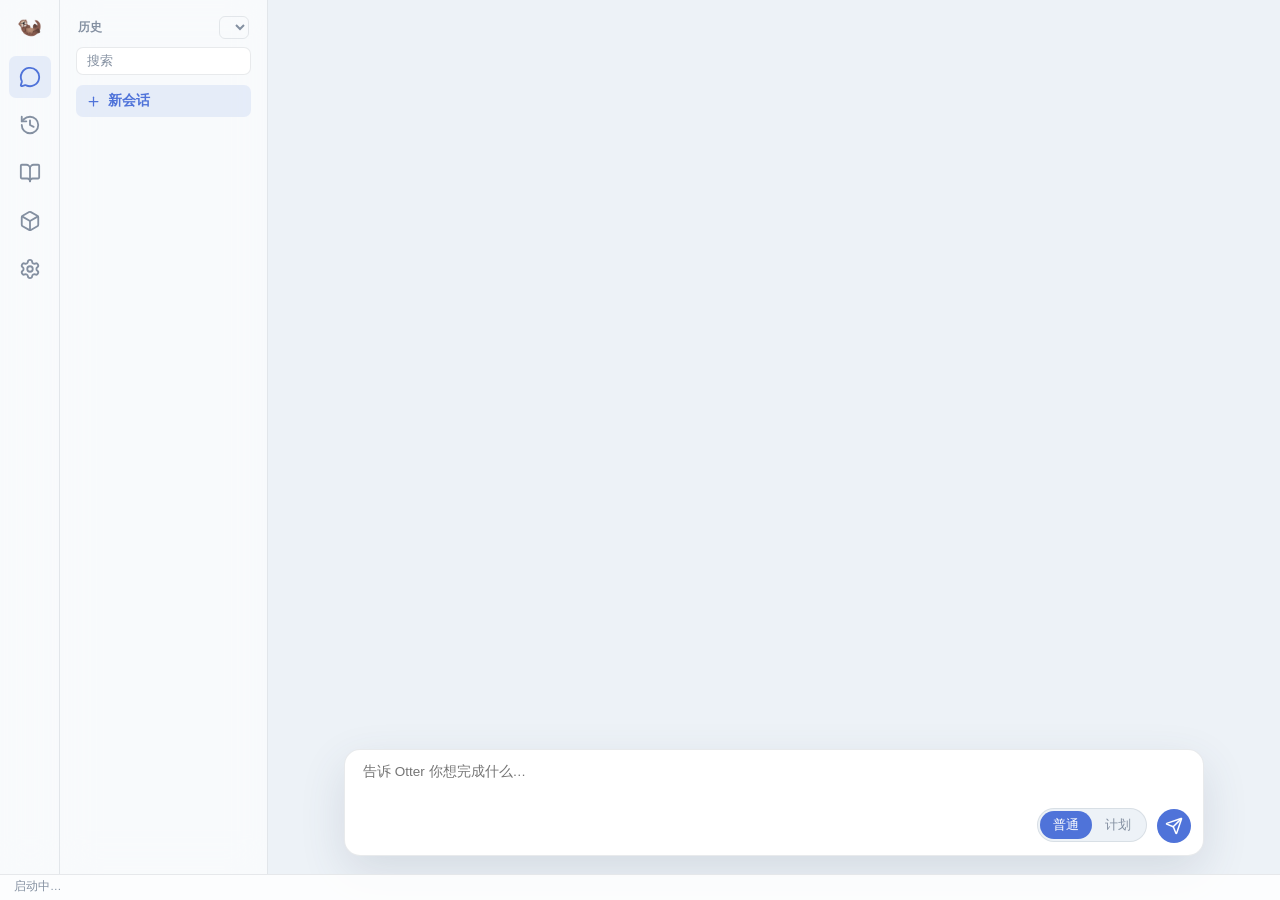
==== otter/web/index.html @ e08a2cc8 "正文内联文件路径可点击:renderMarkdown 输出后 linkifyFilePaths 遍历文本节点,splitFilePaths 识别带扩展名的相对/绝对/中文名路径(无扩展名不误判)包为链" ====
<!doctype html>
<!-- otter GUI v7(HTML 渲染)。图标:lucide-static v1.47.0(ISC 许可,官方源内联);
     样式参数为本项目自有设计规格(色值/圆角/间距),CSS 代码自写。 -->
<html lang="zh">
<head>
  <meta charset="utf-8" />
  <!-- 2026-09-24:入口页本体也可能被 WKWebView 缓存(子资源 ?v= 炸不掉入口)——
       no-store 声明让入口页每次拉新;真机教训:?b= 查询串方案会让 file:// 拒载(全白窗) -->
  <meta http-equiv="Cache-Control" content="no-store, no-cache, must-revalidate" />
  <title>otter</title>
  <!-- 2026-09-22:版本查询串绕 WKWebView 静态缓存;marked(MIT)标准 markdown 渲染 -->
  <link rel="stylesheet" href="style.css?v=20260929h" /><!-- 20260924u:新建/打开工作区入口 -->
</head>
<body>
  <!-- 左侧图标栏 -->
  <nav id="rail">
    <div class="logo">🦦</div>
    <button class="rail-item active" data-page="chat" title="对话">
      <svg viewBox="0 0 24 24" width="22" height="22" fill="none" stroke="currentColor" stroke-width="2" stroke-linecap="round" stroke-linejoin="round"><path d="M2.992 16.342a2 2 0 0 1 .094 1.167l-1.065 3.29a1 1 0 0 0 1.236 1.168l3.413-.998a2 2 0 0 1 1.099.092 10 10 0 1 0-4.777-4.719"/></svg>
    </button>
    <button class="rail-item" data-page="runs" title="运行历史">
      <svg viewBox="0 0 24 24" width="22" height="22" fill="none" stroke="currentColor" stroke-width="2" stroke-linecap="round" stroke-linejoin="round"><path d="M3 12a9 9 0 1 0 9-9 9.75 9.75 0 0 0-6.74 2.74L3 8"/><path d="M3 3v5h5"/><path d="M12 7v5l4 2"/></svg>
    </button>
    <!-- 2026-09-24 长期记忆页:双层记忆(Core/Ordinary)的 GUI 入口,第一版查看+搜索(只读) -->
    <button class="rail-item" data-page="memory" title="长期记忆">
      <svg viewBox="0 0 24 24" width="22" height="22" fill="none" stroke="currentColor" stroke-width="2" stroke-linecap="round" stroke-linejoin="round"><path d="M12 7v14"/><path d="M3 18a1 1 0 0 1-1-1V4a1 1 0 0 1 1-1h5a4 4 0 0 1 4 4 4 4 0 0 1 4-4h5a1 1 0 0 1 1 1v13a1 1 0 0 1-1 1h-6a3 3 0 0 0-3 3 3 3 0 0 0-3-3z"/></svg>
    </button>
    <!-- 2026-09-24 交付物页:artifact_publish 发布历史列表,点击内联预览+三通道打开 -->
    <button class="rail-item" data-page="artifacts" title="交付物">
      <svg viewBox="0 0 24 24" width="22" height="22" fill="none" stroke="currentColor" stroke-width="2" stroke-linecap="round" stroke-linejoin="round"><path d="M21 8a2 2 0 0 0-1-1.73l-7-4a2 2 0 0 0-2 0l-7 4A2 2 0 0 0 3 8v8a2 2 0 0 0 1 1.73l7 4a2 2 0 0 0 2 0l7-4A2 2 0 0 0 21 16Z"/><path d="m3.3 7 8.7 5 8.7-5"/><path d="M12 22V12"/></svg>
    </button>
    <button class="rail-item" data-page="settings" title="设置">
      <svg viewBox="0 0 24 24" width="22" height="22" fill="none" stroke="currentColor" stroke-width="2" stroke-linecap="round" stroke-linejoin="round"><path d="M9.671 4.136a2.34 2.34 0 0 1 4.659 0 2.34 2.34 0 0 0 3.319 1.915 2.34 2.34 0 0 1 2.33 4.033 2.34 2.34 0 0 0 0 3.831 2.34 2.34 0 0 1-2.33 4.033 2.34 2.34 0 0 0-3.319 1.915 2.34 2.34 0 0 1-4.659 0 2.34 2.34 0 0 0-3.32-1.915 2.34 2.34 0 0 1-2.33-4.033 2.34 2.34 0 0 0 0-3.831A2.34 2.34 0 0 1 6.35 6.051a2.34 2.34 0 0 0 3.319-1.915"/><circle cx="12" cy="12" r="3"/></svg>
    </button>
    <div class="rail-bottom" id="modelBadge"></div>
  </nav>

  <!-- 对话页 -->
  <div class="page active" id="page-chat">
    <aside id="convs">
      <!-- 2026-09-23 历史排版要求:标题改"历史"+搜索框+两行卡片(卡片由 app.js 渲染) -->
      <!-- 2026-09-24 会话页工作区切换(用户要求):会话列表正上方的工作区下拉,
           与历史页同数据源;真切换——切过去新会话/发消息/写文件都属那个区 -->
      <div class="convs-title"><span>历史</span><select id="wsSelectChat" title="切换工作区(会话与文件操作随切换)"></select></div>
      <input id="convSearch" type="text" placeholder="搜索" autocomplete="off" />
      <button id="newConv">
        <svg viewBox="0 0 24 24" width="15" height="15" fill="none" stroke="currentColor" stroke-width="2" stroke-linecap="round"><path d="M5 12h14"/><path d="M12 5v14"/></svg>
        新会话
      </button>
      <div id="convList"></div>
    </aside>
    <main id="chatmain">
      <!-- 2026-09-29 用户终版要求:单击文件在右侧区域预览(参照 codex 截图)——
           会话流与预览栏左右分栏;previewPane 默认隐藏,点文件展开 -->
      <div id="chatSplit">
        <div id="thread"></div>
        <aside id="previewPane" class="hidden"></aside>
      </div>
      <div id="composerWrap">
        <div id="composer">
          <textarea id="input" rows="4" placeholder="告诉 Otter 你想完成什么…"></textarea>
          <!-- 2026-09-23 用户要求改版:Act/Plan 单键 → 「普通/计划」二选一分段控件
               (激活态由 Python 回推 onMode 渲染;点激活段无操作) -->
          <div id="modeSwitch" title="模式切换(常驻,下一次发送生效)">
            <button type="button" class="seg-btn active" data-mode="normal">普通</button>
            <button type="button" class="seg-btn" data-mode="plan">计划</button>
          </div>
          <button id="send" title="发送">
            <!-- 纸飞机(lucide send,ISC);思考中由 js 切换为停止键 -->
            <svg viewBox="0 0 24 24" width="18" height="18" fill="none" stroke="currentColor" stroke-width="2" stroke-linecap="round" stroke-linejoin="round"><path d="M14.536 21.686a.5.5 0 0 0 .937-.024l6.5-19a.496.496 0 0 0-.635-.635l-19 6.5a.5.5 0 0 0-.024.937l7.93 3.18a2 2 0 0 1 1.112 1.11z"/><path d="m21.854 2.147-10.94 10.939"/></svg>
          </button>
        </div>
      </div>
    </main>
  </div>

  <!-- 运行历史页(2026-09-24 用户要求:整屏行分布的历史记录块,取消左右分栏;
       块内含完成标志/会话id/内容摘要/模式/最后会话时间,中断如实标注。数据由 gui.py _runs_rows 富化) -->
  <div class="page" id="page-runs">
    <div class="runs-head">
      <div class="panel-title">历史记录</div>
      <!-- 2026-09-24 最近工作区(用户要求):下拉切换查看其它工作区的历史
           (~/.otter/recent_workspaces.json 登记;只影响查看,对话仍属启动目录) -->
      <select id="wsSelect" title="切换查看的工作区"></select>
      <button id="reloadRuns" title="刷新">↻</button>
    </div>
    <div id="runsList"></div>
  </div>

  <!-- 长期记忆页(2026-09-24 新增):Core(常驻注入)/Ordinary(active)两区块,
       只读+前端搜索;点击条目展开详情(出处原话/正文)。数据由 gui.py _memory_payload 纯读生成 -->
  <div class="page" id="page-memory">
    <div class="runs-head">
      <div class="panel-title">长期记忆</div>
      <span class="ws-tag" id="wsTagMemory" title="当前查看的工作区(在历史记录页切换)"></span><!-- 2026-09-24 最近工作区:只读查看标签 -->
      <button id="reloadMemory" title="刷新">↻</button>
    </div>
    <input id="memSearch" type="text" placeholder="搜索" autocomplete="off" />
    <div id="memoryScroll">
      <div class="mem-sec">Core 记忆 · 常驻注入</div>
      <div id="coreList"></div>
      <div class="mem-sec">普通记忆 · active</div>
      <div id="memList"></div>
    </div>
  </div>

  <!-- 交付物页(2026-09-24 新增):artifact_publish 发布历史,最新在前;
       点击条目内联展开预览卡(复用产物卡:图片/PDF/代码/文本/二进制+三通道打开)。
       数据由 gui.py _artifacts_payload 纯读 index.jsonl 生成 -->
  <div class="page" id="page-artifacts">
    <div class="runs-head">
      <div class="panel-title">交付物</div>
      <span class="ws-tag" id="wsTagArt" title="当前查看的工作区(在历史记录页切换)"></span><!-- 2026-09-24 最近工作区:只读查看标签 -->
      <button id="reloadArtifacts" title="刷新">↻</button>
    </div>
    <input id="artSearch" type="text" placeholder="搜索" autocomplete="off" />
    <div id="artList"></div>
  </div>

  <!-- 设置页 -->
  <div class="page" id="page-settings">
    <pre id="settingsBox" class="panel"></pre>
  </div>

  <footer id="statusbar">启动中…</footer>
  <script src="marked.min.js?v=1"></script>
  <script src="app.js?v=20261023a"></script><!-- 20261023a:正文内联文件路径可点击打开 -->
</body>
</html>
---- otter/web/style.css ----
/* otter GUI v7 — 样式参数为本项目自有设计规格(色值/圆角/间距/阴影;2026-09-24 去溯源字样),
   CSS 代码全部自写。图标 lucide(ISC)。 */

:root {
  --bg-app: #edf2f7;
  --bg-panel: rgba(255, 255, 255, 0.62);
  --bg-panel-raised: rgba(255, 255, 255, 0.86);
  --bg-input: #ffffff;
  --border: rgba(78, 92, 112, 0.13);
  --border-strong: rgba(63, 78, 100, 0.23);
  --text: #182233;
  --text-dim: #536174;
  --muted: #8490a1;
  --accent: #4f73d9;
  --accent-hover: #3f64ca;
  --accent-soft: rgba(79, 115, 217, 0.11);
  --warn: #b87926;
  --ok: #2d9564;
  --danger: #c95555;
  --bubble-bg: #1b2029;
  --bubble-fg: #e8ebef;
  --radius-control: 7px;
  --radius-surface: 11px;
  --radius-composer: 16px;
  --shadow-composer: 0 16px 45px rgba(63, 79, 104, 0.14);
  --font: -apple-system, BlinkMacSystemFont, "SF Pro Text", "PingFang SC", "Segoe UI", sans-serif;
  --mono: ui-monospace, SFMono-Regular, "SF Mono", Menlo, Consolas, monospace;
}

* { box-sizing: border-box; margin: 0; padding: 0; }
html, body { height: 100%; }
body {
  display: grid;
  grid-template-columns: 60px 1fr;
  grid-template-rows: 1fr 26px;
  background: var(--bg-app);
  color: var(--text);
  font-family: var(--font);
  font-size: 13.5px;
  overflow: hidden;
}

/* ── 图标栏 ── */
#rail {
  grid-row: 1 / 2;
  background: var(--bg-panel);
  backdrop-filter: blur(18px);
  border-right: 1px solid var(--border);
  display: flex; flex-direction: column; align-items: center;
  padding: 14px 0;
}
#rail .logo { font-size: 20px; margin-bottom: 18px; }
.rail-item {
  width: 42px; height: 42px; border: none; border-radius: var(--radius-control);
  background: transparent; color: var(--muted);
  display: flex; align-items: center; justify-content: center;
  cursor: pointer; margin-bottom: 6px; transition: all 140ms ease;
  position: relative;  /* 2026-09-24 rail 徽标:.nav-dot 绝对定位的锚点 */
}
/* 2026-09-24 rail 徽标:chat 运行中 / runs 新历史 / artifacts 新交付物 的小圆点 */
.nav-dot {
  position: absolute; top: 5px; right: 5px; width: 6px; height: 6px;
  border-radius: 50%; background: var(--ok);
  box-shadow: 0 0 0 2px rgba(45, 149, 100, 0.18);
}
.rail-item:hover { background: var(--bg-panel-raised); color: var(--accent); }
.rail-item.active { background: var(--accent-soft); color: var(--accent); }
.rail-bottom { margin-top: auto; color: var(--muted); font-size: 10px; text-align: center; max-width: 54px; word-break: break-all; }

/* ── 页面容器 ── */
.page { display: none; min-height: 0; }
.page.active { display: flex; }
#page-chat { grid-column: 2; grid-row: 1; }

/* ── 次级会话栏 ── */
#convs {
  /* 2026-09-24 回退:深色版系 Claude 擅自改动(用户未点名改配色,已重申规矩),
     恢复浅色玻璃面板——只保留点名的排版改版(搜索框+两行卡片) */
  width: 208px; flex: none;
  background: var(--bg-panel);
  backdrop-filter: blur(18px);
  border-right: 1px solid var(--border);
  padding: 16px 12px;
  display: flex; flex-direction: column;
}
/* 2026-09-24 会话页工作区切换(用户要求):「历史」标题行改 flex——左标题+右下拉 */
.convs-title { color: var(--muted); font-size: 11.5px; font-weight: 700; margin: 0 6px 8px;
  display: flex; align-items: center; justify-content: space-between; gap: 6px; }
#wsSelectChat { border: 1px solid var(--border); border-radius: 6px; background: transparent;
  color: inherit; font: 600 10.5px inherit; padding: 2px 4px; max-width: 130px; cursor: pointer; }
/* 2026-09-23 历史排版要求:标题下加搜索框(过滤逻辑在 app.js renderConvs) */
#convSearch {
  border: 1px solid var(--border); border-radius: var(--radius-control);
  background: var(--bg-input); color: var(--text);
  font: inherit; font-size: 12.5px; padding: 6px 10px; margin: 0 4px 10px;
  outline: none; transition: border-color 140ms ease;
}
#convSearch:focus { border-color: var(--accent); }
#convSearch::placeholder { color: var(--muted); }
#newConv {
  display: flex; align-items: center; gap: 7px;
  border: none; border-radius: var(--radius-control);
  background: var(--accent-soft); color: var(--accent);
  font: inherit; font-weight: 600; padding: 7px 10px; margin: 0 4px 10px;
  cursor: pointer; transition: background 140ms ease;
}
#newConv:hover { background: rgba(79, 115, 217, 0.18); }
#convList { overflow-y: auto; flex: 1; }
/* 历史卡片(浅色版):圆角卡+两行(粗体标题截断 / 灰字 时间 · N 轮对话) */
.conv-item {
  padding: 9px 11px; border-radius: var(--radius-surface); margin: 0 4px 7px;
  background: var(--bg-panel-raised); cursor: pointer;
  transition: all 140ms ease;
}
.conv-item:hover { background: #fff; box-shadow: 0 2px 10px rgba(63, 79, 104, 0.10); }
.conv-item.active { background: var(--accent-soft); }

/* 2026-09-28 会话操作:右侧 ⋯ 按钮(悬停项时浮现)+ 悬停呈现的操作菜单 */
.conv-item { position: relative; }
.conv-menu-btn {
  position: absolute; right: 8px; top: 50%; transform: translateY(-50%);
  width: 22px; height: 22px; line-height: 22px; text-align: center;
  border-radius: 6px; color: #8490a1; font-size: 14px; font-weight: 700; cursor: pointer;
  opacity: 0; transition: opacity .12s;
}
.conv-item:hover .conv-menu-btn { opacity: 1; }
.conv-menu-btn:hover { background: #e8ecf4; color: var(--text); }
.conv-menu {
  display: none; position: absolute; right: 6px; top: 34px; z-index: 30;
  min-width: 128px; padding: 4px; background: #fff; border-radius: 9px;
  box-shadow: 0 6px 22px rgba(24, 34, 51, 0.16); border: 1px solid #edf0f5;
}
.conv-item:hover .conv-menu { display: block; }  /* 悬停即出菜单(触碰显示) */
.conv-menu-item { padding: 7px 12px; border-radius: 6px; font-size: 12px; color: var(--text); cursor: pointer; }
.conv-menu-item:hover { background: #f2f5fa; }
.conv-menu-item.danger { color: #c95555; }
.conv-menu-item.danger:hover { background: #fdf0f0; }
/* 2026-09-28 内联重命名:标题位换输入框 */
.conv-rename {
  width: 100%; box-sizing: border-box; border: 1px solid var(--accent, #4f73d9);
  border-radius: 6px; padding: 3px 6px; font-size: 12.5px; outline: none; background: #fff;
}

/* 2026-09-28 过程折叠块(用户定版:黄色工具行默认折叠,黑色正文保留) */
.proc-log {
  max-width: 820px; margin: 4px 0 14px;
  border: 1px solid #e7ebf2; border-radius: 9px; background: #fbfcfe;
  overflow: hidden;
}
.proc-log-head {
  padding: 6px 12px; font-family: var(--mono); font-size: 11.5px;
  color: var(--warn); cursor: pointer; user-select: none;
}
.proc-log-head:hover { background: #f1f4fa; }
.proc-log-body { display: none; padding: 2px 12px 8px; }
.proc-log.open .proc-log-body { display: block; }

/* 2026-09-29 压缩摘要卡(用户要求仿 codex):默认一行收起,点击展开分组 bullet */
.compact-card {
  max-width: 650px; margin: 8px 0 4px;
  background: #fbfcfe; border: 1px solid #e0e6f0; border-radius: 9px;
  overflow: hidden;
}
.compact-head {
  display: flex; align-items: center; gap: 6px; padding: 6px 12px;
  font-family: var(--mono); font-size: 11.5px; color: var(--muted);
  cursor: pointer; user-select: none;
}
.compact-head:hover { background: #f1f4fa; }
.compact-card.open .compact-head { color: var(--text); }
.compact-title { font-weight: 600; }
.compact-arrow { margin-left: auto; }
.compact-body { display: none; padding: 2px 14px 12px; }
.compact-card.open .compact-body { display: block; }
.compact-goal { margin-top: 7px; font-size: 12.5px; font-weight: 600; color: var(--text); }
.compact-group { margin: 8px 0 2px; font-size: 11px; font-weight: 600; color: var(--muted); }
.compact-item {
  display: flex; gap: 7px; margin-top: 3px;
  font-size: 12.5px; line-height: 1.55; color: var(--text);
}
.compact-dot {
  flex: none; width: 6px; height: 6px; border-radius: 50%;
  background: var(--accent); margin-top: 7px;
}

/* 2026-09-29 会话产物胶囊(用户要求仿 codex「N artifacts」):聊天流顶部收纳本会话文件 */
.art-bar { position: relative; max-width: 820px; margin: 2px 0 6px; }
.art-pill {
  border: none; background: var(--accent-soft); color: var(--accent);
  font-family: var(--font); font-weight: 600; font-size: 11.5px;
  border-radius: 999px; padding: 4px 12px; cursor: pointer;
}
.art-pill:hover { background: rgba(79, 115, 217, 0.18); }
.art-panel {
  position: absolute; top: calc(100% + 6px); left: 0; z-index: 30;
  min-width: 280px; max-width: 400px; background: #ffffff;
  border: 1px solid var(--border-strong); border-radius: 10px;
  box-shadow: 0 8px 28px rgba(31, 42, 65, 0.14); padding: 6px;
}
.art-row { display: flex; align-items: center; gap: 8px; padding: 6px 8px; border-radius: 7px; }
.art-row:hover { background: #f1f4fa; }
.art-name {
  flex: 1; font-size: 12.5px; color: var(--text); cursor: pointer;
  overflow: hidden; text-overflow: ellipsis; white-space: nowrap;
}
.art-name:hover { color: var(--accent); }
.art-btn {
  flex: none; border: 1px solid var(--border); background: #ffffff; color: var(--text-dim);
  font-family: var(--font); font-weight: 600; font-size: 11px;
  border-radius: 6px; padding: 3px 10px; cursor: pointer;
}
.art-btn:hover { border-color: var(--accent); color: var(--accent); }

/* 2026-09-29 用户终版:任务收尾统一输出「产出文件」卡(不再散落链接行) */
.fc-card {
  max-width: 650px; margin: 8px 0 14px; background: #fbfcfe;
  border: 1px solid #e0e6f0; border-radius: 10px; overflow: hidden;
}
.fc-title {
  padding: 8px 14px; font-size: 12px; font-weight: 700; color: var(--text);
  background: #eef1f6; border-bottom: 1px solid #e0e6f0;
}
.fc-row {
  display: flex; align-items: center; gap: 8px; padding: 7px 14px;
  font-size: 12.5px; cursor: pointer;
}
.fc-row:hover { background: #f1f4fa; }
.fc-row .file-ico { display: inline-flex; color: var(--muted); }
.fc-name { color: var(--accent); font-weight: 600; overflow: hidden; text-overflow: ellipsis; white-space: nowrap; }
.fc-action { color: var(--muted); font-size: 11.5px; margin-left: auto; white-space: nowrap; }
.conv-title {
  font-weight: 600; color: var(--text); font-size: 12.5px;
  white-space: nowrap; overflow: hidden; text-overflow: ellipsis;
}
.conv-item.active .conv-title { color: var(--accent); }
.conv-sub {
  color: var(--muted); font-size: 11px; margin-top: 3px;
  white-space: nowrap; overflow: hidden; text-overflow: ellipsis;
}
.conv-empty { color: var(--muted); font-size: 12px; text-align: center; padding: 18px 0; }

/* ── 消息主区:居中限宽列 / user 深色气泡 / assistant 头像排版 ── */
#chatmain { flex: 1; display: flex; flex-direction: column; min-width: 0; }
/* 2026-09-29 用户终版:会话流+右侧预览栏分栏(单击文件右侧预览,参照 codex) */
#chatSplit { flex: 1; display: flex; min-height: 0; }
#thread {
  flex: 1; min-width: 0; overflow-y: auto; padding: 26px max(24px, calc((100% - 860px) / 2)) 12px;
  display: flex; flex-direction: column; gap: 0;
}
#previewPane {
  width: 44%; min-width: 320px; max-width: 620px;
  border-left: 1px solid var(--border-strong); background: #ffffff;
  overflow-y: auto; padding: 14px; position: relative;
}
#previewPane.hidden { display: none; }
.pane-close {
  position: absolute; top: 10px; right: 12px; z-index: 5;
  border: 1px solid var(--border); background: #fff; color: var(--muted);
  border-radius: 6px; width: 24px; height: 24px; font-size: 13px; line-height: 1;
  cursor: pointer;
}
.pane-close:hover { color: var(--danger); border-color: var(--danger); }
#previewPane .artifact-preview-card { max-width: none; width: 100%; margin: 34px 0 8px; }
.msg-user { display: flex; justify-content: flex-end; margin-bottom: 28px; animation: rise 220ms ease; }
.msg-user .bubble {
  max-width: min(76%, 650px); padding: 10px 14px;
  border-radius: 13px 13px 4px 13px;
  background: var(--bubble-bg); color: var(--bubble-fg);
  white-space: pre-wrap; overflow-wrap: anywhere; line-height: 1.55;
}
.msg-assistant { max-width: 820px; margin-bottom: 34px; animation: rise 220ms ease; }
.msg-assistant .author { display: flex; align-items: center; gap: 7px; margin-bottom: 9px; }
.msg-assistant .avatar {
  width: 20px; height: 20px; border-radius: 50%;
  background: #141414; flex: none;
}
.msg-assistant.busy .avatar { animation: think 1.15s ease-in-out infinite; }
.msg-assistant .name { color: var(--text-dim); font-size: 11.5px; font-weight: 700; }
.msg-assistant .body { line-height: 1.72; overflow-wrap: anywhere; }
.msg-assistant .body p { margin: 0 0 11px; }
.msg-assistant .body pre {
  background: #0f1420; color: #dbe4f3;
  padding: 13px 16px; margin: 0;
  font-family: var(--mono); font-size: 12px; line-height: 1.6;
  overflow-x: auto; border-radius: 0 0 8px 8px;
}
.msg-assistant .body code { font-family: var(--mono); font-size: 12px; background: rgba(78,92,112,.12); border-radius: 4px; padding: 1px 5px; }
.meta { max-width: 820px; margin: 2px 0; font-family: var(--mono); font-size: 11.5px; }
.meta.tool { color: var(--warn); }
.meta.system { color: var(--muted); }
.meta.ok { color: var(--ok); }
.meta.err { color: var(--danger); }

/* ── 输入条(composer:圆角 16 浮起阴影) ── */
#composerWrap { padding: 6px max(24px, calc((100% - 860px) / 2)) 18px; }
#composer {
  display: flex; align-items: flex-end; gap: 10px;
  max-width: 860px; background: var(--bg-input);
  border: 1px solid var(--border); border-radius: var(--radius-composer);
  box-shadow: var(--shadow-composer);
  padding: 12px 12px 12px 18px;
}
#input {
  flex: 1; border: none; outline: none; resize: none;
  font: inherit; color: var(--text); max-height: 220px; line-height: 1.5;
  /* 2026-09-22 用户要求:两轮调高(单行→两行→四行) */
  min-height: 6em;
  background: transparent;
}
#send {
  width: 34px; height: 34px; border: none; border-radius: 50%;
  background: var(--accent); color: #fff; cursor: pointer; flex: none;
  display: flex; align-items: center; justify-content: center;
  transition: background 140ms ease;
}
#send:hover { background: var(--accent-hover); }
#send:disabled { background: var(--border-strong); cursor: default; }

/* 2026-09-23 用户要求改版:Act/Plan 单键 → 「普通/计划」二选一分段控件(状态类由 onMode 切换) */
#modeSwitch {
  display: flex; flex: none; align-self: flex-end; margin-bottom: 1px;
  background: var(--bg-app); border: 1px solid var(--border);
  border-radius: 17px; padding: 2px;
}
.seg-btn {
  border: none; background: transparent; color: var(--muted);
  font: 600 12px inherit; padding: 5px 13px; border-radius: 14px;
  cursor: pointer; transition: all 140ms ease;
}
.seg-btn:hover { color: var(--text); }
.seg-btn.active { background: var(--accent); color: #fff; }
/* 计划态:magenta 高亮(沿用原 PLAN 提示色,与 REPL 一致) */
.seg-btn[data-mode="plan"].active { background: #b8489b; color: #fff; }

/* ── 运行历史 / 设置页 ── */
#page-runs, #page-settings, #page-memory, #page-artifacts { grid-column: 2; grid-row: 1; padding: 18px 22px; width: 100%; }
/* 2026-09-24 用户要求:运行历史改整屏行分布的历史记录块,取消左右分栏 */
#page-runs { flex-direction: column; min-height: 0; }

/* ── 长期记忆页(2026-09-24 新增):整屏行分布,观感与历史页同族 ── */
/* 显示切换走全局 .page/.page.active(64-65 行);此处只定列布局 */
#page-memory, #page-artifacts { flex-direction: column; min-height: 0; }
#memSearch, #artSearch { flex: none; margin: 8px 0 4px; padding: 7px 12px; border: 1px solid var(--border);
  border-radius: 8px; background: var(--bg-input); font-size: 12px; color: var(--text); outline: none; }
#memSearch:focus, #artSearch:focus { border-color: var(--accent); }
#artList { flex: 1; overflow-y: auto; min-height: 0; }
#memoryScroll { flex: 1; overflow-y: auto; min-height: 0; }
.mem-sec { color: var(--muted); font-weight: 700; font-size: 12px; margin: 14px 0 4px; }
.mem-item { display: flex; flex-direction: column; gap: 3px; padding: 10px 4px;
  border-bottom: 1px solid var(--border); cursor: pointer; }
.mem-item:hover { background: rgba(78, 92, 112, 0.06); }
.mem-title { font-size: 13px; font-weight: 600; color: var(--text); }
.mem-id { color: var(--muted); font-weight: 400; margin-right: 6px; }
.mem-sub { font-size: 12px; color: var(--text-dim); line-height: 1.45; }
.mem-meta { font-size: 11px; color: var(--muted); }
.mem-body { display: none; margin-top: 6px; padding: 8px 10px; background: var(--bg-panel-raised);
  border: 1px solid var(--border); border-radius: 8px; font: 11px/1.5 var(--mono);
  white-space: pre-wrap; word-break: break-word; color: var(--text-dim); }
.mem-item.open .mem-body { display: block; }
.runs-head { display: flex; align-items: center; justify-content: space-between; flex: none; }
#runsList { flex: 1; overflow-y: auto; min-height: 0; }
.panel-title { color: var(--muted); font-weight: 700; font-size: 12px; margin-bottom: 8px; }
#reloadRuns { border: none; background: transparent; color: var(--accent); cursor: pointer; font: inherit; }
/* 2026-09-24 最近工作区(用户要求):历史页下拉切换查看根;记忆/交付物页头部查看标签
   (会话页 #wsSelectChat 的样式在上方 convs-title 区单独定义,侧栏更窄) */
#wsSelect { border: 1px solid var(--border); border-radius: 6px; background: transparent;
  color: inherit; font: 600 11px inherit; padding: 3px 6px; max-width: 220px; cursor: pointer; }
.ws-tag { color: var(--muted); font-size: 11px; font-weight: 600; margin-left: auto;
  margin-right: 6px; padding: 2px 8px; border-radius: 999px; background: rgba(79,115,217,.10); }
/* 2026-09-24 用户反馈第四轮:已完成最左+会话id缩小垫在下方(左栏两行);
   行与行之间灰色横线分隔(末行不画);保持平铺 */
.run-item {
  position: relative;   /* 模式字样绝对定位居中的定位基准 */
  display: flex; flex-wrap: wrap; align-items: center; gap: 22px;
  /* 2026-09-24 用户反馈第六轮:字体大小不动,行间距缩小(24/24 → 13/13) */
  padding: 12px 10px 13px; margin-bottom: 13px;
  background: transparent; border: none;
  border-bottom: 1px solid var(--border);   /* 行间灰色横线 */
  border-radius: 0; cursor: pointer; transition: background 140ms ease;
}
.run-item:last-child { border-bottom: none; }
.run-item:hover { background: rgba(78, 92, 112, 0.06); }
/* 2026-09-24 用户要求:历史记录所有会话摘要对齐——左栏(完成标志+会话id)宽度
   随内容漂移("会话 #N · M 次运行"/"Run #N" 长短不一)导致摘要起点不齐;
   定宽 118px 后摘要列左缘统一,配合行 gap 22px 整体右移留出呼吸 */
.run-left { flex: 0 0 118px; display: flex; flex-direction: column; gap: 3px; }
.run-flag { font-size: 12.5px; font-weight: 600; }
.run-flag.ok { color: var(--ok); }
.run-flag.no { color: var(--warn); }
.run-ids { font-size: 11px; color: var(--muted); }
.run-title {
  flex: 1 1 auto; min-width: 0;
  /* 2026-09-24 二修(探针实测后):摘要起点在行 content 内 x≈150(左栏118+gap22+padding),
     此前 calc(50% - 90px) 漏算起点,右缘仍越过行中心与模式字重合 62px。
     修正为 calc(50% - 250px)= 中心左移 90px 再扣起点,实测右缘距模式字 88px;
     溢出由既有 ellipsis 省略号接住 */
  max-width: calc(50% - 250px);
  font-weight: 600; color: var(--text); font-size: 13px;
  white-space: nowrap; overflow: hidden; text-overflow: ellipsis;
}
/* 2026-09-24 用户反馈第五轮:模式字样绝对定位到行正中 */
.run-mode {
  position: absolute; left: 50%; top: 50%; transform: translate(-50%, -50%);
  color: var(--muted); font-size: 12px;
}
/* 右列:时间在上,「会话详情」按钮在其下方 */
.run-right {
  flex: 0 0 auto; display: flex; flex-direction: column; align-items: flex-end; gap: 6px;
  /* 2026-09-24 二修:摘要被 max-width 卡住后 flex 不再伸展,右列曾被拖到行中间
     (用户截屏反馈"会话详情挪到中间")——margin-left:auto 强制钉回行尾,
     右列位置从此不受摘要宽度影响 */
  margin-left: auto;
}
.run-time { color: var(--muted); font-size: 12px; }
.run-detail-btn {
  border: 1px solid var(--border-strong); border-radius: 6px;
  background: transparent; color: var(--accent);
  font: 600 11px var(--font); padding: 3px 10px; cursor: pointer;
  transition: background 140ms ease;
}
.run-detail-btn:hover { background: var(--accent-soft); }
.run-pill { flex: none; font-size: 11px; font-weight: 600; padding: 3px 11px; border-radius: 10px; }
.run-pill.ok { background: rgba(45, 149, 100, 0.12); color: var(--ok); }
.run-pill.warn { background: rgba(184, 121, 38, 0.13); color: var(--warn); }
.run-pill.err { background: rgba(201, 85, 85, 0.12); color: var(--danger); }
.run-pill.run { background: var(--accent-soft); color: var(--accent); }
/* 点击行内展开的完整 Trace(flex-wrap 换行到第二行铺满整块) */
.run-detail {
  flex-basis: 100%; margin-top: 4px;
  background: #f6f8fb; border: 1px solid var(--border); border-radius: 8px;
  padding: 10px 12px; max-height: 300px; overflow: auto;
  font-family: var(--mono); font-size: 11.5px; color: var(--text); white-space: pre-wrap;
}
.panel {
  flex: 1; background: var(--bg-panel-raised); border: 1px solid var(--border);
  border-radius: var(--radius-surface); padding: 14px 16px; overflow-y: auto;
  font-family: var(--mono); font-size: 12px; color: var(--text); white-space: pre-wrap;
}

/* ── 状态栏 ── */
#statusbar {
  grid-column: 1 / 3; grid-row: 2;
  background: var(--bg-panel-raised); border-top: 1px solid var(--border);
  color: var(--muted); font-size: 11.5px; padding: 4px 14px;
}

@keyframes rise { from { opacity: 0; transform: translateY(6px); } to { opacity: 1; transform: none; } }
@keyframes think { 0%, 100% { background: #141414; } 50% { background: #7b7b76; } }

/* 2026-09-22 用户要求:思考指示(替代流式裸文本) */
.meta.thinking { color: var(--accent); animation: breathe 1.4s ease-in-out infinite; }
@keyframes breathe { 0%, 100% { opacity: 1; } 50% { opacity: 0.45; } }

/* 2026-09-22 用户要求:代码块右上角 GitHub 式复制键 */
.code-wrap { position: relative; }
.code-wrap pre { margin: 4px 0 12px; }
.copy-btn {
  position: absolute; top: 8px; right: 8px;
  display: inline-flex; align-items: center; gap: 4px;
  border: 1px solid var(--border); border-radius: 6px;
  background: rgba(255, 255, 255, 0.9); color: var(--text-dim);
  font: 600 11px var(--font); padding: 4px 7px; cursor: pointer;
  opacity: 0; transition: opacity 140ms ease, color 140ms ease;
}
.code-wrap:hover .copy-btn { opacity: 0.75; }
.copy-btn:hover { opacity: 1 !important; color: var(--accent); border-color: var(--accent); }
.copy-btn.ok { color: var(--ok); border-color: var(--ok); opacity: 1; }

/* 2026-09-22 用户报告:chat 文字无法选中复制——WKWebView 默认禁选,需显式开启 */
body, .bubble, .body, .meta, .panel, #convList { -webkit-user-select: text; user-select: text; }
#input, textarea { -webkit-user-select: text; }
.copy-btn { -webkit-user-select: none; user-select: none; }

/* 2026-09-22 重做:GitHub 式独立代码框(头部条 + 语言标签 + 常驻复制键) */
.code-wrap {
  border: 1px solid #d4dae3;
  border-radius: 8px;
  margin: 6px 0 14px;
  background: #ffffff;
  box-shadow: 0 1px 3px rgba(31, 42, 65, 0.06);
  overflow: hidden;
}
.code-head {
  display: flex; align-items: center; justify-content: space-between;
  padding: 5px 12px;
  background: #eef1f6; border-bottom: 1px solid #d4dae3;
}
.code-lang {
  font: 600 11px var(--mono); color: var(--text-dim);
  letter-spacing: 0.3px; text-transform: lowercase;
}
.code-wrap .copy-btn {
  position: static; opacity: 0.75; border: none; background: transparent;
  display: inline-flex; align-items: center; gap: 5px;
  color: var(--text-dim); font: 500 11px var(--font); padding: 3px 8px;
  border-radius: 5px; cursor: pointer;
}
.code-wrap .copy-btn i { font-style: normal; }
.code-wrap .copy-btn:hover { opacity: 1; color: var(--accent); background: rgba(79,115,217,0.10); }
.code-wrap .copy-btn.ok { color: var(--ok); background: rgba(45,149,100,0.10); }

/* 2026-09-22 块级 markdown:标题/列表/表格/引用/分隔线 */
.msg-assistant .body h2, .msg-assistant .body h3, .msg-assistant .body h4,
.msg-assistant .body h5, .msg-assistant .body h6 { margin: 18px 0 8px; line-height: 1.35; color: var(--text); }
.msg-assistant .body h2 { font-size: 18px; }
.msg-assistant .body h3 { font-size: 16px; }
.msg-assistant .body h4 { font-size: 14px; }
.msg-assistant .body ul, .msg-assistant .body ol { margin: 0 0 11px 22px; }
.msg-assistant .body li { margin: 3px 0; }
.msg-assistant .body table { border-collapse: collapse; margin: 6px 0 14px; font-size: 12.5px; }
.msg-assistant .body th, .msg-assistant .body td { border: 1px solid var(--border); padding: 6px 10px; text-align: left; }
.msg-assistant .body th { background: #eef1f6; font-weight: 600; }
.msg-assistant .body hr { border: none; border-top: 1px solid var(--border); margin: 16px 0; }
.msg-assistant .body blockquote { border-left: 3px solid var(--accent); padding: 2px 12px; color: var(--text-dim); margin: 6px 0 11px; }

/* 2026-09-22 marked 渲染补充:标准库生成的元素样式 */
.msg-assistant .body pre code { background: none; padding: 0; font: inherit; border-radius: 0; }  /* 反转行内 code 样式 */
.msg-assistant .body del { color: var(--muted); }
.msg-assistant .body input[type="checkbox"] { margin-right: 6px; }
.msg-assistant .body p:first-child { margin-top: 0; }

/* M3.5 diff 预览卡片 */
.diff-card .diff-pre {
  background: #0f1420; color: #9fb0c8; border-radius: 8px;
  padding: 12px 14px; font-family: var(--mono); font-size: 11.5px; line-height: 1.55;
  overflow-x: auto; white-space: pre; max-height: 340px; overflow-y: auto;
}
.diff-actions { display: flex; gap: 10px; margin-top: 8px; }
.diff-btn {
  border: none; border-radius: 7px; padding: 6px 16px; cursor: pointer;
  font: 600 12px var(--font);
}
.diff-btn.ok { background: var(--ok); color: #fff; }
.diff-btn.no { background: var(--danger); color: #fff; }
.diff-btn:disabled { opacity: 0.5; cursor: default; }

/* 2026-09-23 Chat 内嵌产物预览卡片(类 Codex Desktop) */
.artifact-preview-card {
  max-width: 560px; margin: 8px 0 14px; background: #ffffff;
  border: 1px solid #d4dae3; border-radius: 10px; overflow: hidden;
  box-shadow: 0 1px 4px rgba(31,42,65,.08);
}
.apc-head {
  display: flex; align-items: center; gap: 8px; padding: 8px 12px;
  background: #eef1f6; border-bottom: 1px solid #d4dae3; font-size: 12px;
}
.apc-name { font-weight: 700; color: var(--text); }
.apc-meta { color: var(--muted); font-size: 11px; }
.apc-note { color: var(--accent); font-size: 11px; margin-left: auto; }
.apc-body { padding: 0; min-height: 40px; max-height: 320px; overflow: auto; }
.apc-img {
  display: block; width: 100%; max-height: 280px; object-fit: contain;
  cursor: pointer; border-bottom: 1px solid #e8ecf1;
}
.apc-pdf { width: 100%; height: 280px; border: none; }
.apc-code {
  padding: 10px 14px; font: 10.5px/1.5 var(--mono); color: #dbe4f3;
  background: #0f1420; margin: 0; white-space: pre-wrap;
}
.apc-binary {
  display: flex; flex-direction: column; align-items: center; justify-content: center;
  padding: 24px; font-size: 13px; color: var(--muted);
}
.apc-actions { display: flex; gap: 6px; padding: 6px 10px; }
.apc-btn {
  border: none; border-radius: 6px; padding: 5px 14px; font: 600 11px inherit;
  cursor: pointer; background: var(--accent); color: #fff; transition: opacity .1s;
}
.apc-btn:hover { opacity: .85; }

/* 2026-09-24 R5(用户要求):文件变更链接行——2026-09-24 R8 改为「文件图标+超链接」,
   图标复用产物卡文件 SVG,点击在行下方内联展开预览卡 */
.meta.file-changed { color: var(--text-dim); }
.file-ico {
  display: inline-flex; vertical-align: -3px; margin-right: 2px;
  color: var(--text-dim); align-items: center;
}
.file-link {
  color: var(--accent); text-decoration: none;
  border-bottom: 1px dotted var(--accent); cursor: pointer;
}
.file-link:hover { border-bottom-style: solid; }

/* 2026-09-29 一次回复一个头像:同一 assistant 块内的多段正文(工具轮间隔)段间距 */
.md-chunk + .md-chunk { margin-top: 12px; }
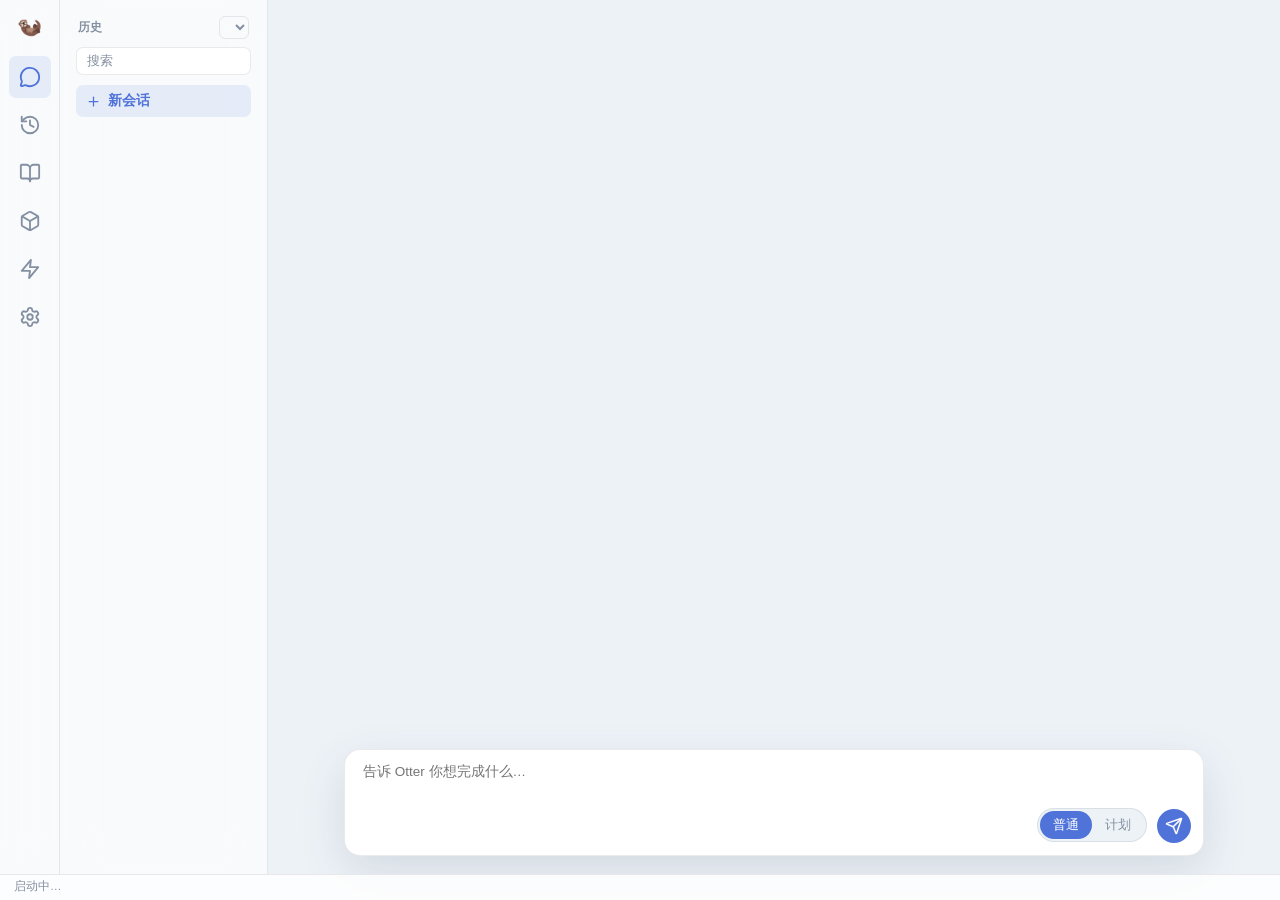
==== commit 8fba8172: "GUI 新增技能查看页(2026-10-26 用户点名):左侧 rail ⚡ 入口,两区只读——已转正区(.otter/skills/*/SKILL.md,front matter 解析+正文 mar" ====
--- a/otter/web/index.html
+++ b/otter/web/index.html
@@ -9,7 +9,7 @@
   <meta http-equiv="Cache-Control" content="no-store, no-cache, must-revalidate" />
   <title>otter</title>
   <!-- 2026-09-22:版本查询串绕 WKWebView 静态缓存;marked(MIT)标准 markdown 渲染 -->
-  <link rel="stylesheet" href="style.css?v=20260929h" /><!-- 20260924u:新建/打开工作区入口 -->
+  <link rel="stylesheet" href="style.css?v=20261026a" /><!-- 20261026a:子代理卡片紧凑化(与 app.js 同步 bump) -->
 </head>
 <body>
   <!-- 左侧图标栏 -->
@@ -28,6 +28,10 @@
     <!-- 2026-09-24 交付物页:artifact_publish 发布历史列表,点击内联预览+三通道打开 -->
     <button class="rail-item" data-page="artifacts" title="交付物">
       <svg viewBox="0 0 24 24" width="22" height="22" fill="none" stroke="currentColor" stroke-width="2" stroke-linecap="round" stroke-linejoin="round"><path d="M21 8a2 2 0 0 0-1-1.73l-7-4a2 2 0 0 0-2 0l-7 4A2 2 0 0 0 3 8v8a2 2 0 0 0 1 1.73l7 4a2 2 0 0 0 2 0l7-4A2 2 0 0 0 21 16Z"/><path d="m3.3 7 8.7 5 8.7-5"/><path d="M12 22V12"/></svg>
+    </button>
+    <!-- 2026-10-26 技能页:已转正技能+挖掘候选两区只读查看,点击展开正文 -->
+    <button class="rail-item" data-page="skills" title="技能">
+      <svg viewBox="0 0 24 24" width="22" height="22" fill="none" stroke="currentColor" stroke-width="2" stroke-linecap="round" stroke-linejoin="round"><path d="M13 2 3 14h9l-1 8 10-12h-9l1-8z"/></svg>
     </button>
     <button class="rail-item" data-page="settings" title="设置">
       <svg viewBox="0 0 24 24" width="22" height="22" fill="none" stroke="currentColor" stroke-width="2" stroke-linecap="round" stroke-linejoin="round"><path d="M9.671 4.136a2.34 2.34 0 0 1 4.659 0 2.34 2.34 0 0 0 3.319 1.915 2.34 2.34 0 0 1 2.33 4.033 2.34 2.34 0 0 0 0 3.831 2.34 2.34 0 0 1-2.33 4.033 2.34 2.34 0 0 0-3.319 1.915 2.34 2.34 0 0 1-4.659 0 2.34 2.34 0 0 0-3.32-1.915 2.34 2.34 0 0 1-2.33-4.033 2.34 2.34 0 0 0 0-3.831A2.34 2.34 0 0 1 6.35 6.051a2.34 2.34 0 0 0 3.319-1.915"/><circle cx="12" cy="12" r="3"/></svg>
@@ -117,6 +121,23 @@
     <div id="artList"></div>
   </div>
 
+  <!-- 技能页(2026-10-26 新增):.otter/skills 快照,转正/候选两区,
+       点击展开 SKILL.md 正文;候选只读展示(确认转正走 CLI /skill accept) -->
+  <div class="page" id="page-skills">
+    <div class="runs-head">
+      <div class="panel-title">技能</div>
+      <span class="ws-tag" id="wsTagSkills" title="当前查看的工作区(在历史记录页切换)"></span>
+      <button id="reloadSkills" title="刷新">↻</button>
+    </div>
+    <input id="skillSearch" type="text" placeholder="搜索" autocomplete="off" />
+    <div id="skillsScroll">
+      <div class="mem-sec">已转正 · 常驻注入 system</div>
+      <div id="skillList"></div>
+      <div class="mem-sec">候选 · 待确认(用 /skill accept 转正)</div>
+      <div id="skillCandList"></div>
+    </div>
+  </div>
+
   <!-- 设置页 -->
   <div class="page" id="page-settings">
     <pre id="settingsBox" class="panel"></pre>
@@ -124,6 +145,6 @@
 
   <footer id="statusbar">启动中…</footer>
   <script src="marked.min.js?v=1"></script>
-  <script src="app.js?v=20261023a"></script><!-- 20261023a:正文内联文件路径可点击打开 -->
+  <script src="app.js?v=20261026b"></script><!-- 20261026b:新增技能查看页(两区只读+搜索+展开);缓存号规则见 otter-frontend-change 技能 -->
 </body>
 </html>
--- a/otter/web/style.css
+++ b/otter/web/style.css
@@ -154,6 +154,47 @@
 .proc-log-head:hover { background: #f1f4fa; }
 .proc-log-body { display: none; padding: 2px 12px 8px; }
 .proc-log.open .proc-log-body { display: block; }
+
+/* 2026-10-26 技能页:候选条目虚线描边(与转正区视觉区分,提示未生效) */
+.mem-item.skill-cand { border: 1px dashed #d9b98a; background: #fdfaf3; }
+
+/* 2026-10-26 子代理卡片(参考 Claude Code 紧凑条改版,旧三段式弃用):
+   head 单行(角色+Run+右侧计数)/ 任务单行截断 / 当前动作单行 / 结论区 */
+.sub-card {
+  max-width: 650px; margin: 8px 0 4px;
+  background: #f7fafc; border: 1px solid #d5e0ee; border-left: 3px solid #7fa3d9;
+  border-radius: 7px; overflow: hidden;
+}
+.sub-card.failed { border-color: #e8b4b4; border-left-color: #c95555; background: #fdf7f7; }
+.sub-head {
+  display: flex; align-items: center; gap: 8px; padding: 6px 12px;
+  font-family: var(--mono); font-size: 11.5px;
+  color: var(--text); background: #eef3fa;
+}
+.sub-title { font-weight: 600; }
+.sub-status { margin-left: auto; color: var(--muted); white-space: nowrap; }
+.sub-status.run { color: var(--accent); }
+.sub-status.done { color: #2e7d32; }
+/* 任务行:单行截断(Claude 式紧凑),全文走 title 悬停 */
+.sub-task {
+  padding: 6px 12px 0; font-size: 12px; line-height: 1.5; color: var(--text);
+  font-weight: 600; white-space: nowrap; overflow: hidden; text-overflow: ellipsis;
+}
+/* 当前动作行:运行期单行实时替换,完成打勾变绿;完成后整行移除 */
+.sub-now {
+  padding: 3px 12px 7px; font-family: var(--mono); font-size: 11.5px; line-height: 1.5;
+  color: var(--muted); white-space: nowrap; overflow: hidden; text-overflow: ellipsis;
+}
+.sub-now.ok { color: #2e7d32; }
+.sub-now.ok::before { content: "✓ "; }
+.sub-result-title {
+  padding: 8px 12px 0; font-size: 11px; font-weight: 600; color: var(--muted);
+}
+.sub-result {
+  padding: 4px 14px 10px; font-size: 12.5px; line-height: 1.6; color: var(--text);
+  max-height: 320px; overflow: auto;
+  border-top: 1px dashed #e0e6f0; margin-top: 6px;
+}
 
 /* 2026-09-29 压缩摘要卡(用户要求仿 codex):默认一行收起,点击展开分组 bullet */
 .compact-card {
